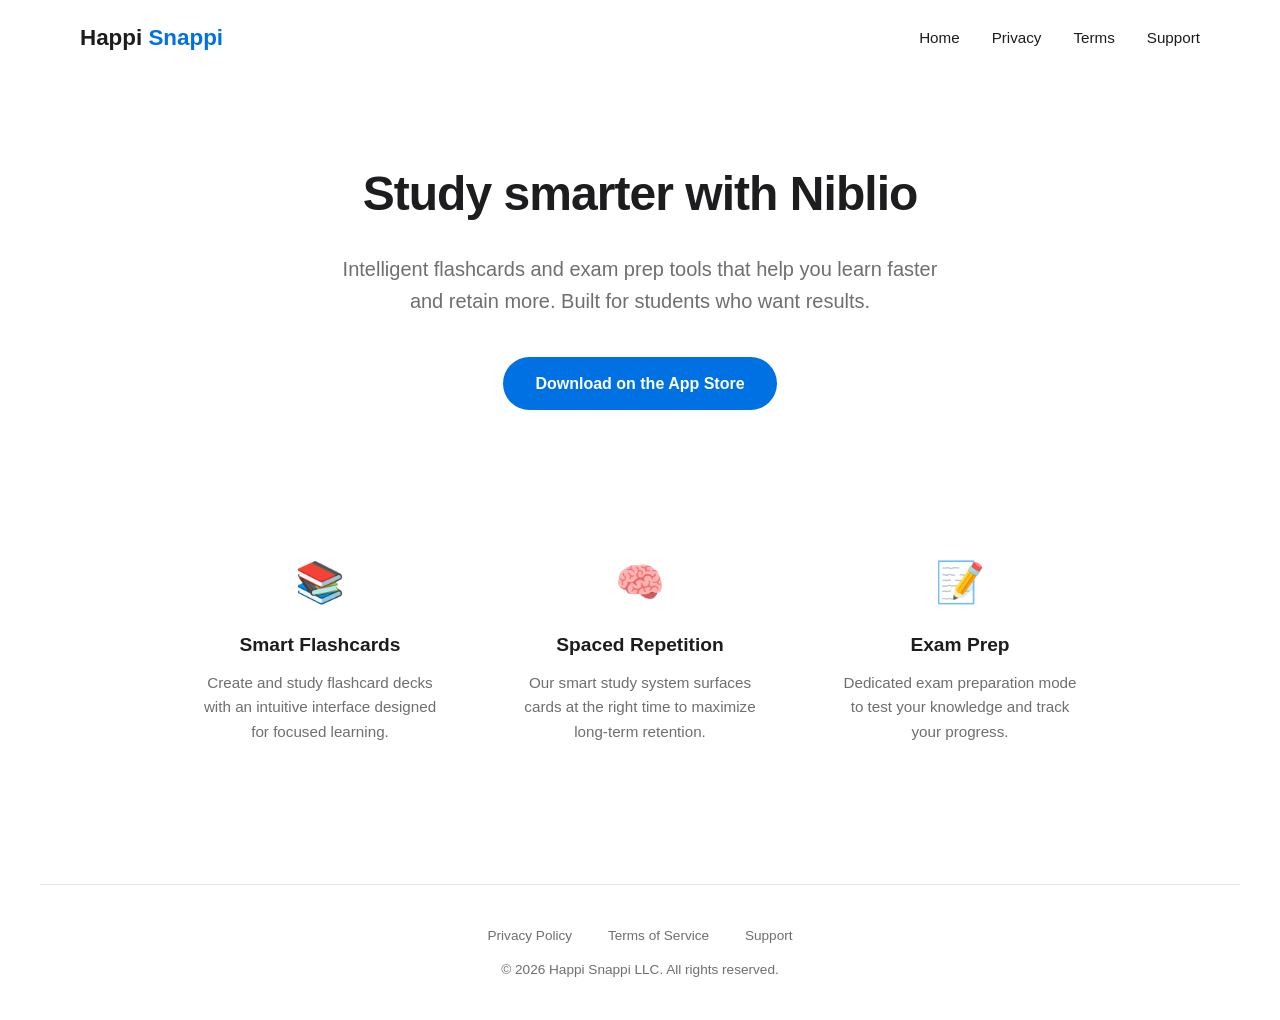
==== index.html @ 55155cc6 "Initial website for Happi Snappi / Niblio Landing page, privacy policy, terms of service, and suppor" ====
<!DOCTYPE html>
<html lang="en">
<head>
    <meta charset="UTF-8">
    <meta name="viewport" content="width=device-width, initial-scale=1.0">
    <title>Niblio - Smart Flashcards for Effective Study</title>
    <meta name="description" content="Niblio helps you study smarter with intelligent flashcards, spaced repetition, and exam prep tools.">
    <link rel="stylesheet" href="style.css">
</head>
<body>
    <nav>
        <div class="logo">Happi <span>Snappi</span></div>
        <ul>
            <li><a href="index.html">Home</a></li>
            <li><a href="privacy.html">Privacy</a></li>
            <li><a href="terms.html">Terms</a></li>
            <li><a href="support.html">Support</a></li>
        </ul>
    </nav>

    <section class="hero">
        <h1>Study smarter with Niblio</h1>
        <p>Intelligent flashcards and exam prep tools that help you learn faster and retain more. Built for students who want results.</p>
        <a href="https://apps.apple.com" class="cta">Download on the App Store</a>
    </section>

    <section class="features">
        <div class="feature">
            <div class="icon">📚</div>
            <h3>Smart Flashcards</h3>
            <p>Create and study flashcard decks with an intuitive interface designed for focused learning.</p>
        </div>
        <div class="feature">
            <div class="icon">🧠</div>
            <h3>Spaced Repetition</h3>
            <p>Our smart study system surfaces cards at the right time to maximize long-term retention.</p>
        </div>
        <div class="feature">
            <div class="icon">📝</div>
            <h3>Exam Prep</h3>
            <p>Dedicated exam preparation mode to test your knowledge and track your progress.</p>
        </div>
    </section>

    <footer>
        <div class="footer-links">
            <a href="privacy.html">Privacy Policy</a>
            <a href="terms.html">Terms of Service</a>
            <a href="support.html">Support</a>
        </div>
        <p>&copy; 2026 Happi Snappi LLC. All rights reserved.</p>
    </footer>
</body>
</html>
---- style.css ----
* {
    margin: 0;
    padding: 0;
    box-sizing: border-box;
}

body {
    font-family: -apple-system, BlinkMacSystemFont, 'Segoe UI', Roboto, Helvetica, Arial, sans-serif;
    color: #1d1d1f;
    line-height: 1.6;
    background: #fff;
}

a {
    color: #0071e3;
    text-decoration: none;
}

a:hover {
    text-decoration: underline;
}

/* Navigation */
nav {
    display: flex;
    justify-content: space-between;
    align-items: center;
    padding: 20px 40px;
    max-width: 1200px;
    margin: 0 auto;
}

nav .logo {
    font-size: 1.4rem;
    font-weight: 700;
    color: #1d1d1f;
}

nav .logo span {
    color: #0071e3;
}

nav ul {
    list-style: none;
    display: flex;
    gap: 32px;
}

nav ul a {
    color: #1d1d1f;
    font-size: 0.95rem;
    font-weight: 500;
}

nav ul a:hover {
    color: #0071e3;
    text-decoration: none;
}

/* Hero */
.hero {
    text-align: center;
    padding: 80px 20px 60px;
    max-width: 800px;
    margin: 0 auto;
}

.hero h1 {
    font-size: 3rem;
    font-weight: 700;
    margin-bottom: 20px;
    letter-spacing: -0.02em;
}

.hero p {
    font-size: 1.25rem;
    color: #6e6e73;
    max-width: 600px;
    margin: 0 auto 40px;
}

.hero .cta {
    display: inline-block;
    background: #0071e3;
    color: #fff;
    padding: 14px 32px;
    border-radius: 980px;
    font-size: 1rem;
    font-weight: 600;
    transition: background 0.2s;
}

.hero .cta:hover {
    background: #0077ed;
    text-decoration: none;
}

/* Features */
.features {
    display: grid;
    grid-template-columns: repeat(auto-fit, minmax(280px, 1fr));
    gap: 40px;
    max-width: 1000px;
    margin: 0 auto;
    padding: 60px 40px;
}

.feature {
    text-align: center;
    padding: 20px;
}

.feature .icon {
    font-size: 2.5rem;
    margin-bottom: 16px;
}

.feature h3 {
    font-size: 1.2rem;
    margin-bottom: 10px;
}

.feature p {
    color: #6e6e73;
    font-size: 0.95rem;
}

/* Page content (privacy, terms, support) */
.page-content {
    max-width: 760px;
    margin: 0 auto;
    padding: 60px 40px 80px;
}

.page-content h1 {
    font-size: 2.2rem;
    font-weight: 700;
    margin-bottom: 10px;
}

.page-content .last-updated {
    color: #6e6e73;
    font-size: 0.9rem;
    margin-bottom: 40px;
}

.page-content h2 {
    font-size: 1.3rem;
    margin-top: 36px;
    margin-bottom: 12px;
}

.page-content p,
.page-content ul {
    margin-bottom: 16px;
    color: #333;
}

.page-content ul {
    padding-left: 24px;
}

.page-content li {
    margin-bottom: 8px;
}

/* Support form area */
.contact-info {
    background: #f5f5f7;
    border-radius: 16px;
    padding: 40px;
    margin-top: 30px;
    text-align: center;
}

.contact-info p {
    color: #1d1d1f;
}

.contact-info a {
    font-size: 1.1rem;
    font-weight: 600;
}

/* Footer */
footer {
    text-align: center;
    padding: 40px 20px;
    color: #6e6e73;
    font-size: 0.85rem;
    border-top: 1px solid #e5e5e5;
    max-width: 1200px;
    margin: 60px auto 0;
}

footer .footer-links {
    margin-bottom: 12px;
}

footer .footer-links a {
    color: #6e6e73;
    margin: 0 16px;
}

footer .footer-links a:hover {
    color: #0071e3;
}

/* Responsive */
@media (max-width: 600px) {
    nav {
        flex-direction: column;
        gap: 16px;
        padding: 16px 20px;
    }

    nav ul {
        gap: 20px;
    }

    .hero h1 {
        font-size: 2rem;
    }

    .hero p {
        font-size: 1.05rem;
    }

    .features {
        padding: 40px 20px;
    }

    .page-content {
        padding: 40px 20px 60px;
    }
}
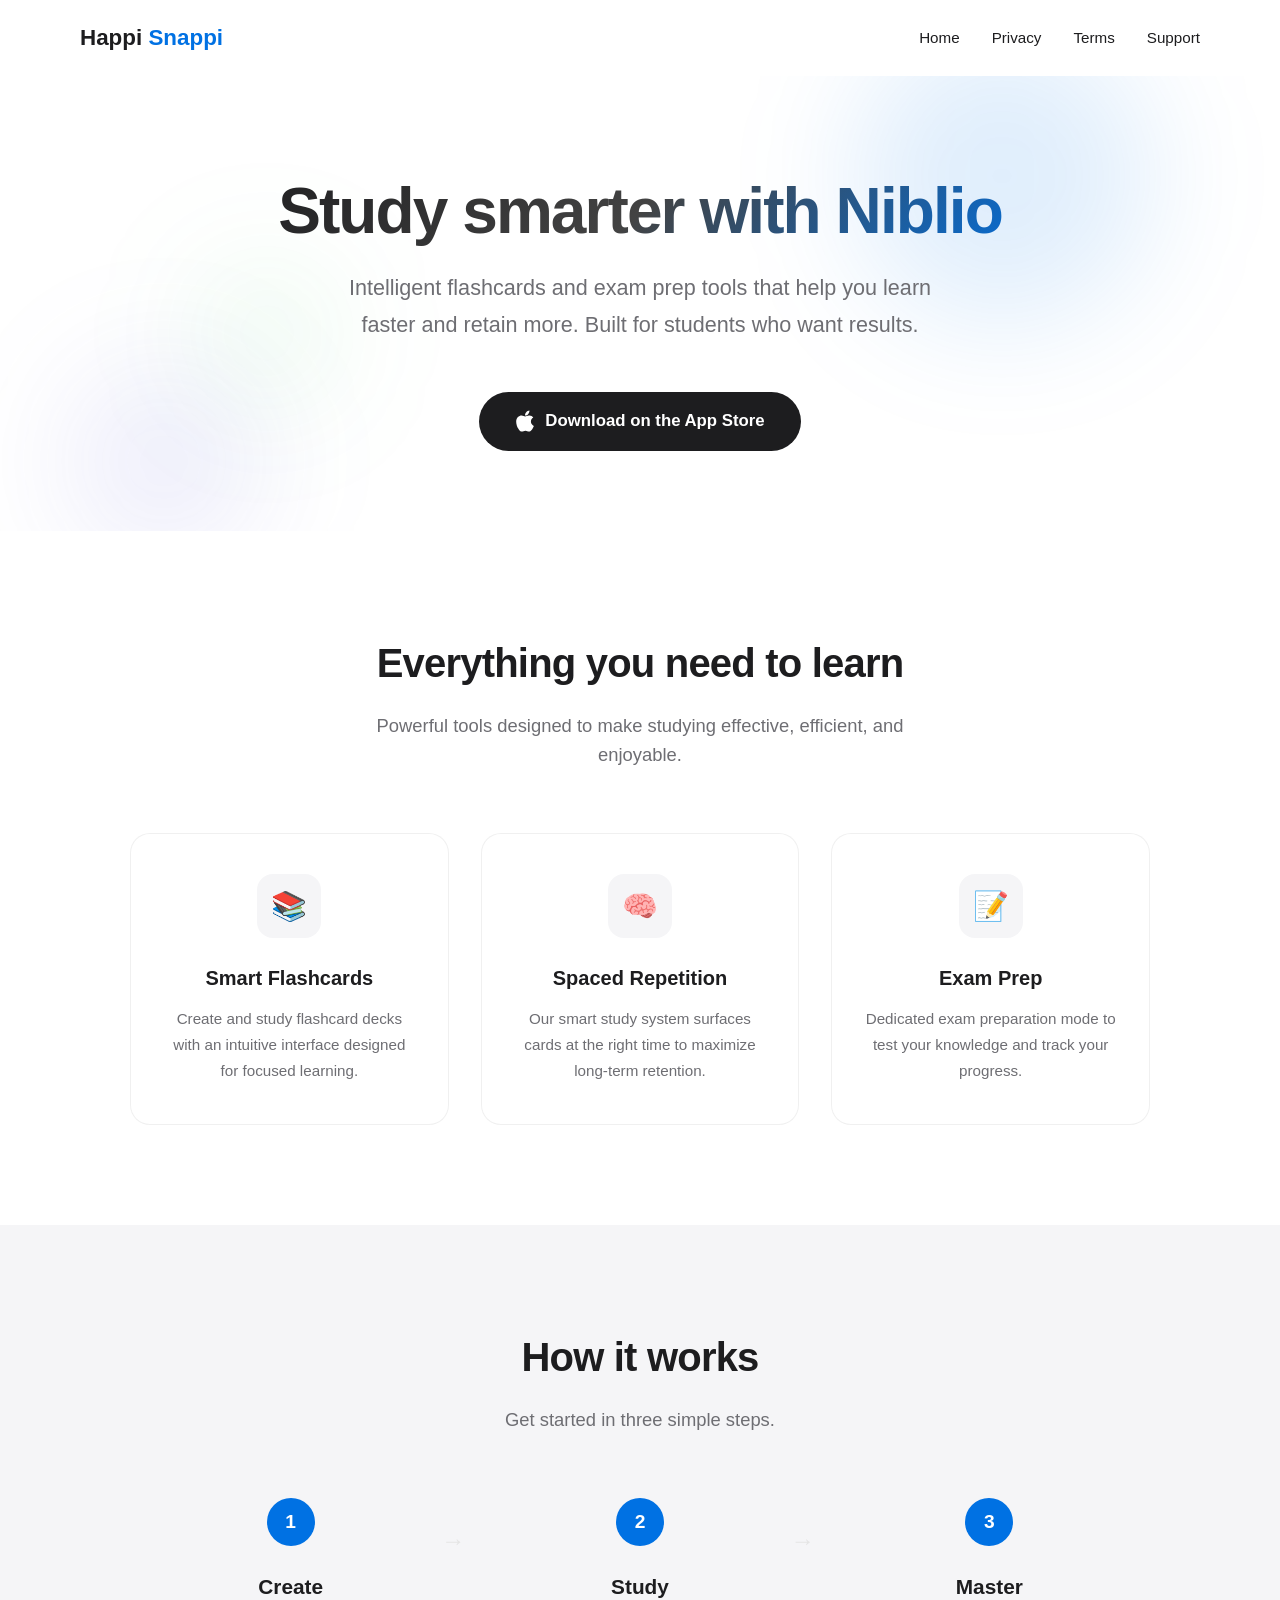
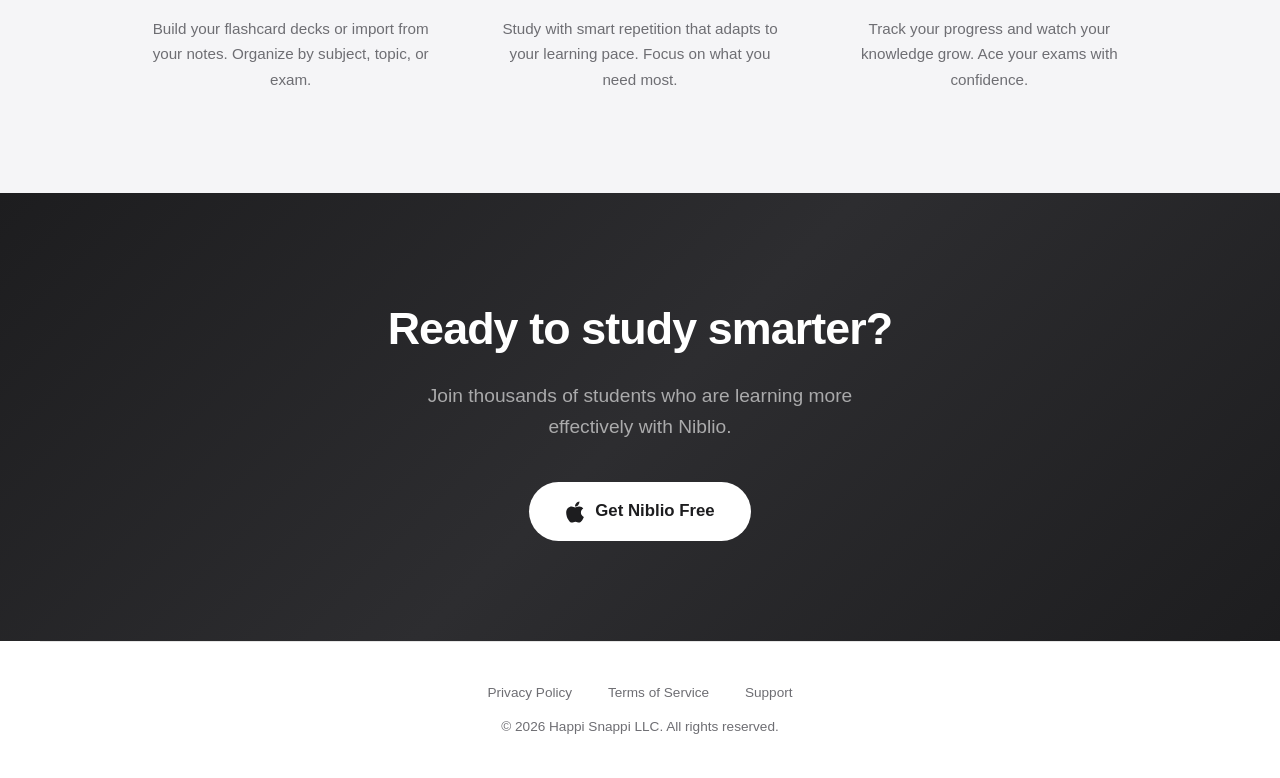
==== commit ff2eb359: "Redesign landing page with polished startup aesthetic Add hero animations with floating gradient orb" ====
--- a/index.html
+++ b/index.html
@@ -19,26 +19,79 @@
     </nav>
 
     <section class="hero">
-        <h1>Study smarter with Niblio</h1>
-        <p>Intelligent flashcards and exam prep tools that help you learn faster and retain more. Built for students who want results.</p>
-        <a href="https://apps.apple.com" class="cta">Download on the App Store</a>
+        <div class="hero-bg">
+            <div class="orb orb-1"></div>
+            <div class="orb orb-2"></div>
+            <div class="orb orb-3"></div>
+        </div>
+        <div class="hero-content">
+            <h1>Study smarter with Niblio</h1>
+            <p>Intelligent flashcards and exam prep tools that help you learn faster and retain more. Built for students who want results.</p>
+            <a href="https://apps.apple.com/us/app/niblio/id6760139392" class="cta">
+                <svg class="cta-icon" xmlns="http://www.w3.org/2000/svg" width="20" height="24" viewBox="0 0 384 512" fill="currentColor"><path d="M318.7 268.7c-.2-36.7 16.4-64.4 50-84.8-18.8-26.9-47.2-41.7-84.7-44.6-35.5-2.8-74.3 20.7-88.5 20.7-15 0-49.4-19.7-76.4-19.7C63.3 141.2 4 184.8 4 273.5q0 39.3 14.4 81.2c12.8 36.7 59 126.7 107.2 125.2 25.2-.6 43-17.9 75.8-17.9 31.8 0 48.3 17.9 76.4 17.9 48.6-.7 90.4-82.5 102.6-119.3-65.2-30.7-61.7-90-61.7-91.9zm-56.6-164.2c27.3-32.4 24.8-61.9 24-72.5-24.1 1.4-52 16.4-67.9 34.9-17.5 19.8-27.8 44.3-25.6 71.9 26.1 2 49.9-11.4 69.5-34.3z"/></svg>
+                Download on the App Store
+            </a>
+        </div>
     </section>
 
     <section class="features">
-        <div class="feature">
-            <div class="icon">📚</div>
-            <h3>Smart Flashcards</h3>
-            <p>Create and study flashcard decks with an intuitive interface designed for focused learning.</p>
+        <div class="section-header animate-on-scroll">
+            <h2>Everything you need to learn</h2>
+            <p>Powerful tools designed to make studying effective, efficient, and enjoyable.</p>
         </div>
-        <div class="feature">
-            <div class="icon">🧠</div>
-            <h3>Spaced Repetition</h3>
-            <p>Our smart study system surfaces cards at the right time to maximize long-term retention.</p>
+        <div class="features-grid">
+            <div class="feature-card animate-on-scroll stagger-1">
+                <div class="feature-icon">📚</div>
+                <h3>Smart Flashcards</h3>
+                <p>Create and study flashcard decks with an intuitive interface designed for focused learning.</p>
+            </div>
+            <div class="feature-card animate-on-scroll stagger-2">
+                <div class="feature-icon">🧠</div>
+                <h3>Spaced Repetition</h3>
+                <p>Our smart study system surfaces cards at the right time to maximize long-term retention.</p>
+            </div>
+            <div class="feature-card animate-on-scroll stagger-3">
+                <div class="feature-icon">📝</div>
+                <h3>Exam Prep</h3>
+                <p>Dedicated exam preparation mode to test your knowledge and track your progress.</p>
+            </div>
         </div>
-        <div class="feature">
-            <div class="icon">📝</div>
-            <h3>Exam Prep</h3>
-            <p>Dedicated exam preparation mode to test your knowledge and track your progress.</p>
+    </section>
+
+    <section class="how-it-works">
+        <div class="section-header animate-on-scroll">
+            <h2>How it works</h2>
+            <p>Get started in three simple steps.</p>
+        </div>
+        <div class="steps-grid">
+            <div class="step animate-on-scroll stagger-1">
+                <div class="step-number">1</div>
+                <h3>Create</h3>
+                <p>Build your flashcard decks or import from your notes. Organize by subject, topic, or exam.</p>
+                <span class="step-connector">→</span>
+            </div>
+            <div class="step animate-on-scroll stagger-2">
+                <div class="step-number">2</div>
+                <h3>Study</h3>
+                <p>Study with smart repetition that adapts to your learning pace. Focus on what you need most.</p>
+                <span class="step-connector">→</span>
+            </div>
+            <div class="step animate-on-scroll stagger-3">
+                <div class="step-number">3</div>
+                <h3>Master</h3>
+                <p>Track your progress and watch your knowledge grow. Ace your exams with confidence.</p>
+            </div>
+        </div>
+    </section>
+
+    <section class="bottom-cta">
+        <div class="animate-on-scroll">
+            <h2>Ready to study smarter?</h2>
+            <p>Join thousands of students who are learning more effectively with Niblio.</p>
+            <a href="https://apps.apple.com/us/app/niblio/id6760139392" class="cta">
+                <svg class="cta-icon" xmlns="http://www.w3.org/2000/svg" width="20" height="24" viewBox="0 0 384 512" fill="currentColor"><path d="M318.7 268.7c-.2-36.7 16.4-64.4 50-84.8-18.8-26.9-47.2-41.7-84.7-44.6-35.5-2.8-74.3 20.7-88.5 20.7-15 0-49.4-19.7-76.4-19.7C63.3 141.2 4 184.8 4 273.5q0 39.3 14.4 81.2c12.8 36.7 59 126.7 107.2 125.2 25.2-.6 43-17.9 75.8-17.9 31.8 0 48.3 17.9 76.4 17.9 48.6-.7 90.4-82.5 102.6-119.3-65.2-30.7-61.7-90-61.7-91.9zm-56.6-164.2c27.3-32.4 24.8-61.9 24-72.5-24.1 1.4-52 16.4-67.9 34.9-17.5 19.8-27.8 44.3-25.6 71.9 26.1 2 49.9-11.4 69.5-34.3z"/></svg>
+                Get Niblio Free
+            </a>
         </div>
     </section>
 
@@ -50,5 +103,21 @@
         </div>
         <p>&copy; 2026 Happi Snappi LLC. All rights reserved.</p>
     </footer>
+
+    <script>
+        (function() {
+            var observer = new IntersectionObserver(function(entries) {
+                entries.forEach(function(entry) {
+                    if (entry.isIntersecting) {
+                        entry.target.classList.add('visible');
+                    }
+                });
+            }, { threshold: 0.2 });
+
+            document.querySelectorAll('.animate-on-scroll').forEach(function(el) {
+                observer.observe(el);
+            });
+        })();
+    </script>
 </body>
 </html>
--- a/style.css
+++ b/style.css
@@ -1,18 +1,36 @@
+:root {
+    --color-primary: #0071e3;
+    --color-primary-hover: #0077ed;
+    --color-text: #1d1d1f;
+    --color-text-secondary: #6e6e73;
+    --color-bg: #ffffff;
+    --color-bg-alt: #f5f5f7;
+    --color-border: #e5e5e5;
+    --font-stack: -apple-system, BlinkMacSystemFont, 'Segoe UI', Roboto, Helvetica, Arial, sans-serif;
+    --max-width: 1200px;
+    --transition-smooth: 0.3s cubic-bezier(0.25, 0.46, 0.45, 0.94);
+}
+
 * {
     margin: 0;
     padding: 0;
     box-sizing: border-box;
 }
 
+html {
+    scroll-behavior: smooth;
+}
+
 body {
-    font-family: -apple-system, BlinkMacSystemFont, 'Segoe UI', Roboto, Helvetica, Arial, sans-serif;
-    color: #1d1d1f;
+    font-family: var(--font-stack);
+    color: var(--color-text);
     line-height: 1.6;
-    background: #fff;
+    background: var(--color-bg);
+    overflow-x: hidden;
 }
 
 a {
-    color: #0071e3;
+    color: var(--color-primary);
     text-decoration: none;
 }
 
@@ -26,18 +44,18 @@
     justify-content: space-between;
     align-items: center;
     padding: 20px 40px;
-    max-width: 1200px;
+    max-width: var(--max-width);
     margin: 0 auto;
 }
 
 nav .logo {
     font-size: 1.4rem;
     font-weight: 700;
-    color: #1d1d1f;
+    color: var(--color-text);
 }
 
 nav .logo span {
-    color: #0071e3;
+    color: var(--color-primary);
 }
 
 nav ul {
@@ -47,82 +65,349 @@
 }
 
 nav ul a {
-    color: #1d1d1f;
+    color: var(--color-text);
     font-size: 0.95rem;
     font-weight: 500;
+    transition: color var(--transition-smooth);
 }
 
 nav ul a:hover {
-    color: #0071e3;
+    color: var(--color-primary);
     text-decoration: none;
 }
+
+/* Animations */
+@keyframes fadeInUp {
+    from {
+        opacity: 0;
+        transform: translateY(30px);
+    }
+    to {
+        opacity: 1;
+        transform: translateY(0);
+    }
+}
+
+@keyframes float {
+    0%, 100% {
+        transform: translateY(0) scale(1);
+    }
+    50% {
+        transform: translateY(-20px) scale(1.05);
+    }
+}
+
+@keyframes floatReverse {
+    0%, 100% {
+        transform: translateY(0) scale(1);
+    }
+    50% {
+        transform: translateY(15px) scale(0.95);
+    }
+}
+
+@keyframes pulse {
+    0%, 100% {
+        opacity: 0.4;
+    }
+    50% {
+        opacity: 0.7;
+    }
+}
+
+/* Scroll-triggered animation base */
+.animate-on-scroll {
+    opacity: 0;
+    transform: translateY(30px);
+    transition: opacity 0.6s var(--transition-smooth), transform 0.6s var(--transition-smooth);
+}
+
+.animate-on-scroll.visible {
+    opacity: 1;
+    transform: translateY(0);
+}
+
+/* Stagger delays for children */
+.stagger-1 { transition-delay: 0.1s; }
+.stagger-2 { transition-delay: 0.2s; }
+.stagger-3 { transition-delay: 0.3s; }
+.stagger-4 { transition-delay: 0.4s; }
 
 /* Hero */
 .hero {
-    text-align: center;
-    padding: 80px 20px 60px;
-    max-width: 800px;
-    margin: 0 auto;
+    position: relative;
+    text-align: center;
+    padding: 100px 20px 80px;
+    max-width: 900px;
+    margin: 0 auto;
+    overflow: visible;
+}
+
+.hero-bg {
+    position: absolute;
+    top: 0;
+    left: 50%;
+    transform: translateX(-50%);
+    width: 100vw;
+    height: 100%;
+    pointer-events: none;
+    overflow: hidden;
+    z-index: 0;
+}
+
+.orb {
+    position: absolute;
+    border-radius: 50%;
+    filter: blur(60px);
+}
+
+.orb-1 {
+    width: 300px;
+    height: 300px;
+    background: rgba(0, 113, 227, 0.12);
+    top: -50px;
+    right: 10%;
+    animation: float 8s ease-in-out infinite;
+}
+
+.orb-2 {
+    width: 200px;
+    height: 200px;
+    background: rgba(88, 86, 214, 0.1);
+    bottom: -30px;
+    left: 5%;
+    animation: floatReverse 10s ease-in-out infinite;
+}
+
+.orb-3 {
+    width: 150px;
+    height: 150px;
+    background: rgba(52, 199, 89, 0.08);
+    top: 40%;
+    left: 15%;
+    animation: float 12s ease-in-out infinite, pulse 6s ease-in-out infinite;
+}
+
+.hero-content {
+    position: relative;
+    z-index: 1;
 }
 
 .hero h1 {
-    font-size: 3rem;
+    font-size: 4rem;
     font-weight: 700;
-    margin-bottom: 20px;
+    letter-spacing: -0.03em;
+    line-height: 1.1;
+    margin-bottom: 24px;
+    background: linear-gradient(135deg, var(--color-text) 0%, #434343 50%, var(--color-primary) 100%);
+    -webkit-background-clip: text;
+    -webkit-text-fill-color: transparent;
+    background-clip: text;
+    animation: fadeInUp 0.8s ease-out both;
+}
+
+.hero p {
+    font-size: 1.35rem;
+    color: var(--color-text-secondary);
+    max-width: 600px;
+    margin: 0 auto 48px;
+    line-height: 1.7;
+    animation: fadeInUp 0.8s ease-out 0.15s both;
+}
+
+.hero .cta {
+    display: inline-flex;
+    align-items: center;
+    gap: 10px;
+    background: var(--color-text);
+    color: #fff;
+    padding: 16px 36px;
+    border-radius: 980px;
+    font-size: 1.05rem;
+    font-weight: 600;
+    transition: transform var(--transition-smooth), box-shadow var(--transition-smooth);
+    animation: fadeInUp 0.8s ease-out 0.3s both;
+}
+
+.hero .cta:hover {
+    transform: translateY(-2px);
+    box-shadow: 0 8px 30px rgba(0, 0, 0, 0.15);
+    text-decoration: none;
+}
+
+.cta-icon {
+    flex-shrink: 0;
+}
+
+/* Features Section */
+.features {
+    padding: 100px 40px;
+    max-width: 1100px;
+    margin: 0 auto;
+}
+
+.section-header {
+    text-align: center;
+    margin-bottom: 64px;
+}
+
+.section-header h2 {
+    font-size: 2.5rem;
+    font-weight: 700;
     letter-spacing: -0.02em;
-}
-
-.hero p {
+    margin-bottom: 16px;
+}
+
+.section-header p {
+    font-size: 1.15rem;
+    color: var(--color-text-secondary);
+    max-width: 550px;
+    margin: 0 auto;
+}
+
+.features-grid {
+    display: grid;
+    grid-template-columns: repeat(auto-fit, minmax(300px, 1fr));
+    gap: 32px;
+}
+
+.feature-card {
+    background: rgba(255, 255, 255, 0.7);
+    backdrop-filter: blur(10px);
+    -webkit-backdrop-filter: blur(10px);
+    border: 1px solid rgba(0, 0, 0, 0.06);
+    border-radius: 20px;
+    padding: 40px 32px;
+    text-align: center;
+    transition: transform var(--transition-smooth), box-shadow var(--transition-smooth);
+}
+
+.feature-card:hover {
+    transform: translateY(-6px);
+    box-shadow: 0 20px 60px rgba(0, 0, 0, 0.08);
+}
+
+.feature-icon {
+    width: 64px;
+    height: 64px;
+    border-radius: 16px;
+    background: var(--color-bg-alt);
+    display: flex;
+    align-items: center;
+    justify-content: center;
+    font-size: 1.8rem;
+    margin: 0 auto 24px;
+}
+
+.feature-card h3 {
     font-size: 1.25rem;
-    color: #6e6e73;
-    max-width: 600px;
-    margin: 0 auto 40px;
-}
-
-.hero .cta {
-    display: inline-block;
-    background: #0071e3;
+    font-weight: 600;
+    margin-bottom: 12px;
+}
+
+.feature-card p {
+    color: var(--color-text-secondary);
+    font-size: 0.95rem;
+    line-height: 1.7;
+}
+
+/* How It Works */
+.how-it-works {
+    background: var(--color-bg-alt);
+    padding: 100px 40px;
+}
+
+.steps-grid {
+    display: grid;
+    grid-template-columns: repeat(3, 1fr);
+    gap: 48px;
+    max-width: 1000px;
+    margin: 0 auto;
+}
+
+.step {
+    text-align: center;
+    position: relative;
+}
+
+.step-number {
+    width: 48px;
+    height: 48px;
+    border-radius: 50%;
+    background: var(--color-primary);
     color: #fff;
-    padding: 14px 32px;
+    font-size: 1.2rem;
+    font-weight: 700;
+    display: flex;
+    align-items: center;
+    justify-content: center;
+    margin: 0 auto 24px;
+}
+
+.step h3 {
+    font-size: 1.3rem;
+    font-weight: 600;
+    margin-bottom: 12px;
+}
+
+.step p {
+    color: var(--color-text-secondary);
+    font-size: 0.95rem;
+    line-height: 1.7;
+    max-width: 280px;
+    margin: 0 auto;
+}
+
+.step-connector {
+    position: absolute;
+    top: 24px;
+    right: -24px;
+    font-size: 1.5rem;
+    color: var(--color-border);
+    font-weight: 300;
+}
+
+/* Bottom CTA */
+.bottom-cta {
+    padding: 100px 40px;
+    text-align: center;
+    background: linear-gradient(135deg, #1d1d1f 0%, #2d2d30 50%, #1d1d1f 100%);
+    color: #fff;
+}
+
+.bottom-cta h2 {
+    font-size: 2.8rem;
+    font-weight: 700;
+    letter-spacing: -0.02em;
+    margin-bottom: 16px;
+}
+
+.bottom-cta p {
+    font-size: 1.2rem;
+    color: rgba(255, 255, 255, 0.6);
+    margin-bottom: 40px;
+    max-width: 500px;
+    margin-left: auto;
+    margin-right: auto;
+}
+
+.bottom-cta .cta {
+    display: inline-flex;
+    align-items: center;
+    gap: 10px;
+    background: #fff;
+    color: var(--color-text);
+    padding: 16px 36px;
     border-radius: 980px;
-    font-size: 1rem;
+    font-size: 1.05rem;
     font-weight: 600;
-    transition: background 0.2s;
-}
-
-.hero .cta:hover {
-    background: #0077ed;
+    transition: transform var(--transition-smooth), box-shadow var(--transition-smooth);
+}
+
+.bottom-cta .cta:hover {
+    transform: translateY(-2px);
+    box-shadow: 0 8px 30px rgba(255, 255, 255, 0.15);
     text-decoration: none;
-}
-
-/* Features */
-.features {
-    display: grid;
-    grid-template-columns: repeat(auto-fit, minmax(280px, 1fr));
-    gap: 40px;
-    max-width: 1000px;
-    margin: 0 auto;
-    padding: 60px 40px;
-}
-
-.feature {
-    text-align: center;
-    padding: 20px;
-}
-
-.feature .icon {
-    font-size: 2.5rem;
-    margin-bottom: 16px;
-}
-
-.feature h3 {
-    font-size: 1.2rem;
-    margin-bottom: 10px;
-}
-
-.feature p {
-    color: #6e6e73;
-    font-size: 0.95rem;
 }
 
 /* Page content (privacy, terms, support) */
@@ -139,7 +424,7 @@
 }
 
 .page-content .last-updated {
-    color: #6e6e73;
+    color: var(--color-text-secondary);
     font-size: 0.9rem;
     margin-bottom: 40px;
 }
@@ -166,7 +451,7 @@
 
 /* Support form area */
 .contact-info {
-    background: #f5f5f7;
+    background: var(--color-bg-alt);
     border-radius: 16px;
     padding: 40px;
     margin-top: 30px;
@@ -174,7 +459,7 @@
 }
 
 .contact-info p {
-    color: #1d1d1f;
+    color: var(--color-text);
 }
 
 .contact-info a {
@@ -186,11 +471,11 @@
 footer {
     text-align: center;
     padding: 40px 20px;
-    color: #6e6e73;
+    color: var(--color-text-secondary);
     font-size: 0.85rem;
-    border-top: 1px solid #e5e5e5;
-    max-width: 1200px;
-    margin: 60px auto 0;
+    border-top: 1px solid var(--color-border);
+    max-width: var(--max-width);
+    margin: 0 auto;
 }
 
 footer .footer-links {
@@ -198,15 +483,64 @@
 }
 
 footer .footer-links a {
-    color: #6e6e73;
+    color: var(--color-text-secondary);
     margin: 0 16px;
+    transition: color var(--transition-smooth);
 }
 
 footer .footer-links a:hover {
-    color: #0071e3;
+    color: var(--color-primary);
+    text-decoration: none;
 }
 
 /* Responsive */
+@media (max-width: 768px) {
+    .hero {
+        padding: 60px 20px 50px;
+    }
+
+    .hero h1 {
+        font-size: 2.5rem;
+    }
+
+    .hero p {
+        font-size: 1.1rem;
+    }
+
+    .features {
+        padding: 60px 20px;
+    }
+
+    .section-header h2 {
+        font-size: 2rem;
+    }
+
+    .features-grid {
+        grid-template-columns: 1fr;
+    }
+
+    .steps-grid {
+        grid-template-columns: 1fr;
+        gap: 40px;
+    }
+
+    .step-connector {
+        display: none;
+    }
+
+    .how-it-works {
+        padding: 60px 20px;
+    }
+
+    .bottom-cta {
+        padding: 60px 20px;
+    }
+
+    .bottom-cta h2 {
+        font-size: 2rem;
+    }
+}
+
 @media (max-width: 600px) {
     nav {
         flex-direction: column;
@@ -223,14 +557,32 @@
     }
 
     .hero p {
-        font-size: 1.05rem;
-    }
-
-    .features {
-        padding: 40px 20px;
+        font-size: 1rem;
+        margin-bottom: 32px;
+    }
+
+    .hero .cta,
+    .bottom-cta .cta {
+        padding: 14px 28px;
+        font-size: 0.95rem;
     }
 
     .page-content {
         padding: 40px 20px 60px;
     }
-}
+
+    .orb-1 {
+        width: 200px;
+        height: 200px;
+    }
+
+    .orb-2 {
+        width: 150px;
+        height: 150px;
+    }
+
+    .orb-3 {
+        width: 100px;
+        height: 100px;
+    }
+}
